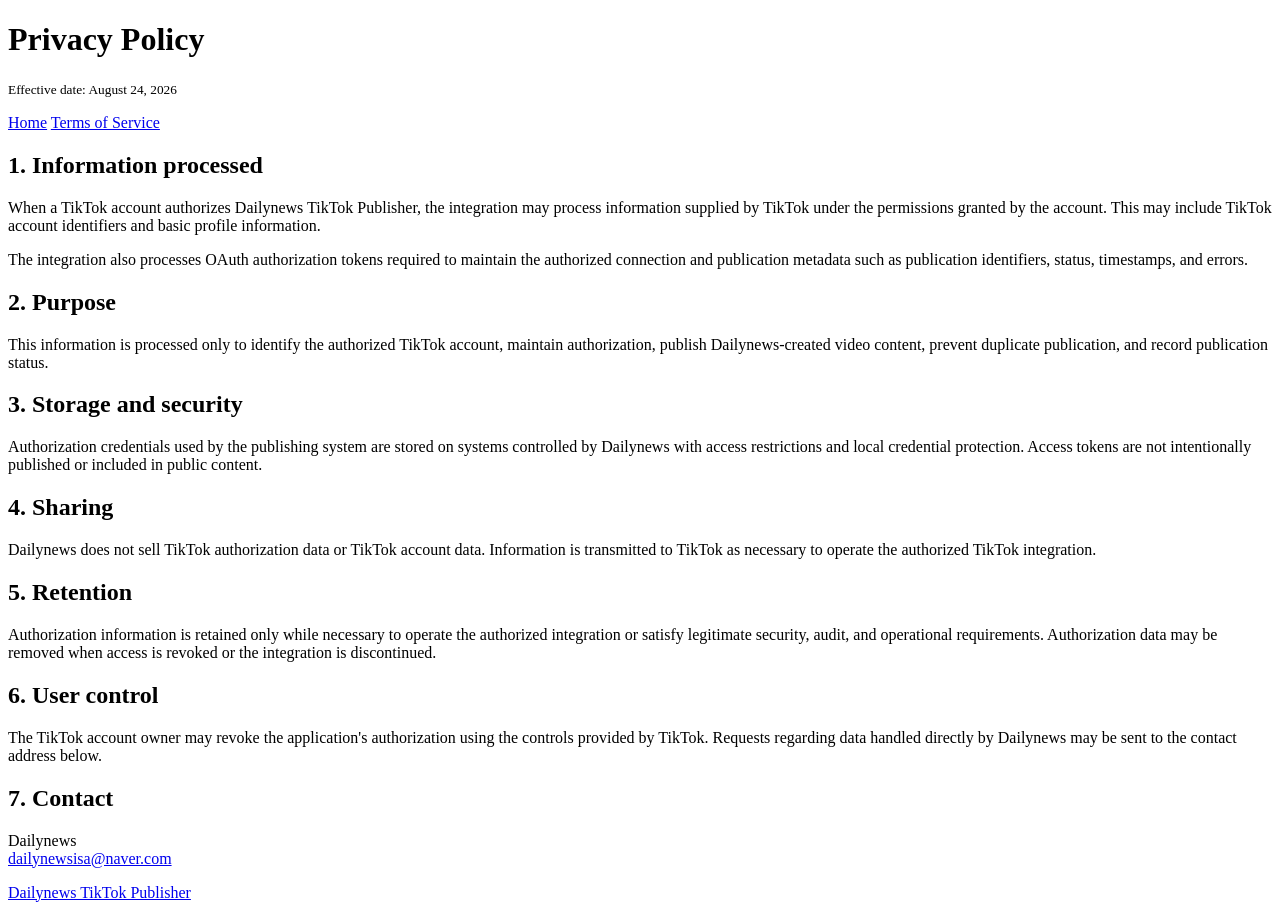
==== privacy.html @ 38ca9221 "Add TikTok Publisher privacy policy" ====
<!doctype html>
<html lang="en">
<head>
  <meta charset="utf-8">
  <meta name="viewport" content="width=device-width,initial-scale=1">
  <title>Privacy Policy - Dailynews TikTok Publisher</title>
  <link rel="stylesheet" href="style.css">
</head>
<body>
<main>

<h1>Privacy Policy</h1>

<p><small>Effective date: August 24, 2026</small></p>

<nav>
  <a href="index.html">Home</a>
  <a href="terms.html">Terms of Service</a>
</nav>

<h2>1. Information processed</h2>

<p>
When a TikTok account authorizes Dailynews TikTok Publisher,
the integration may process information supplied by TikTok under
the permissions granted by the account. This may include TikTok
account identifiers and basic profile information.
</p>

<p>
The integration also processes OAuth authorization tokens required
to maintain the authorized connection and publication metadata
such as publication identifiers, status, timestamps, and errors.
</p>

<h2>2. Purpose</h2>

<p>
This information is processed only to identify the authorized
TikTok account, maintain authorization, publish Dailynews-created
video content, prevent duplicate publication, and record publication
status.
</p>

<h2>3. Storage and security</h2>

<p>
Authorization credentials used by the publishing system are stored
on systems controlled by Dailynews with access restrictions and
local credential protection. Access tokens are not intentionally
published or included in public content.
</p>

<h2>4. Sharing</h2>

<p>
Dailynews does not sell TikTok authorization data or TikTok account
data. Information is transmitted to TikTok as necessary to operate
the authorized TikTok integration.
</p>

<h2>5. Retention</h2>

<p>
Authorization information is retained only while necessary to
operate the authorized integration or satisfy legitimate security,
audit, and operational requirements. Authorization data may be
removed when access is revoked or the integration is discontinued.
</p>

<h2>6. User control</h2>

<p>
The TikTok account owner may revoke the application's authorization
using the controls provided by TikTok. Requests regarding data
handled directly by Dailynews may be sent to the contact address
below.
</p>

<h2>7. Contact</h2>

<p>
Dailynews<br>
<a href="mailto:dailynewsisa@naver.com">
dailynewsisa@naver.com
</a>
</p>

<footer>
<a href="index.html">Dailynews TikTok Publisher</a>
</footer>

</main>
</body>
</html>
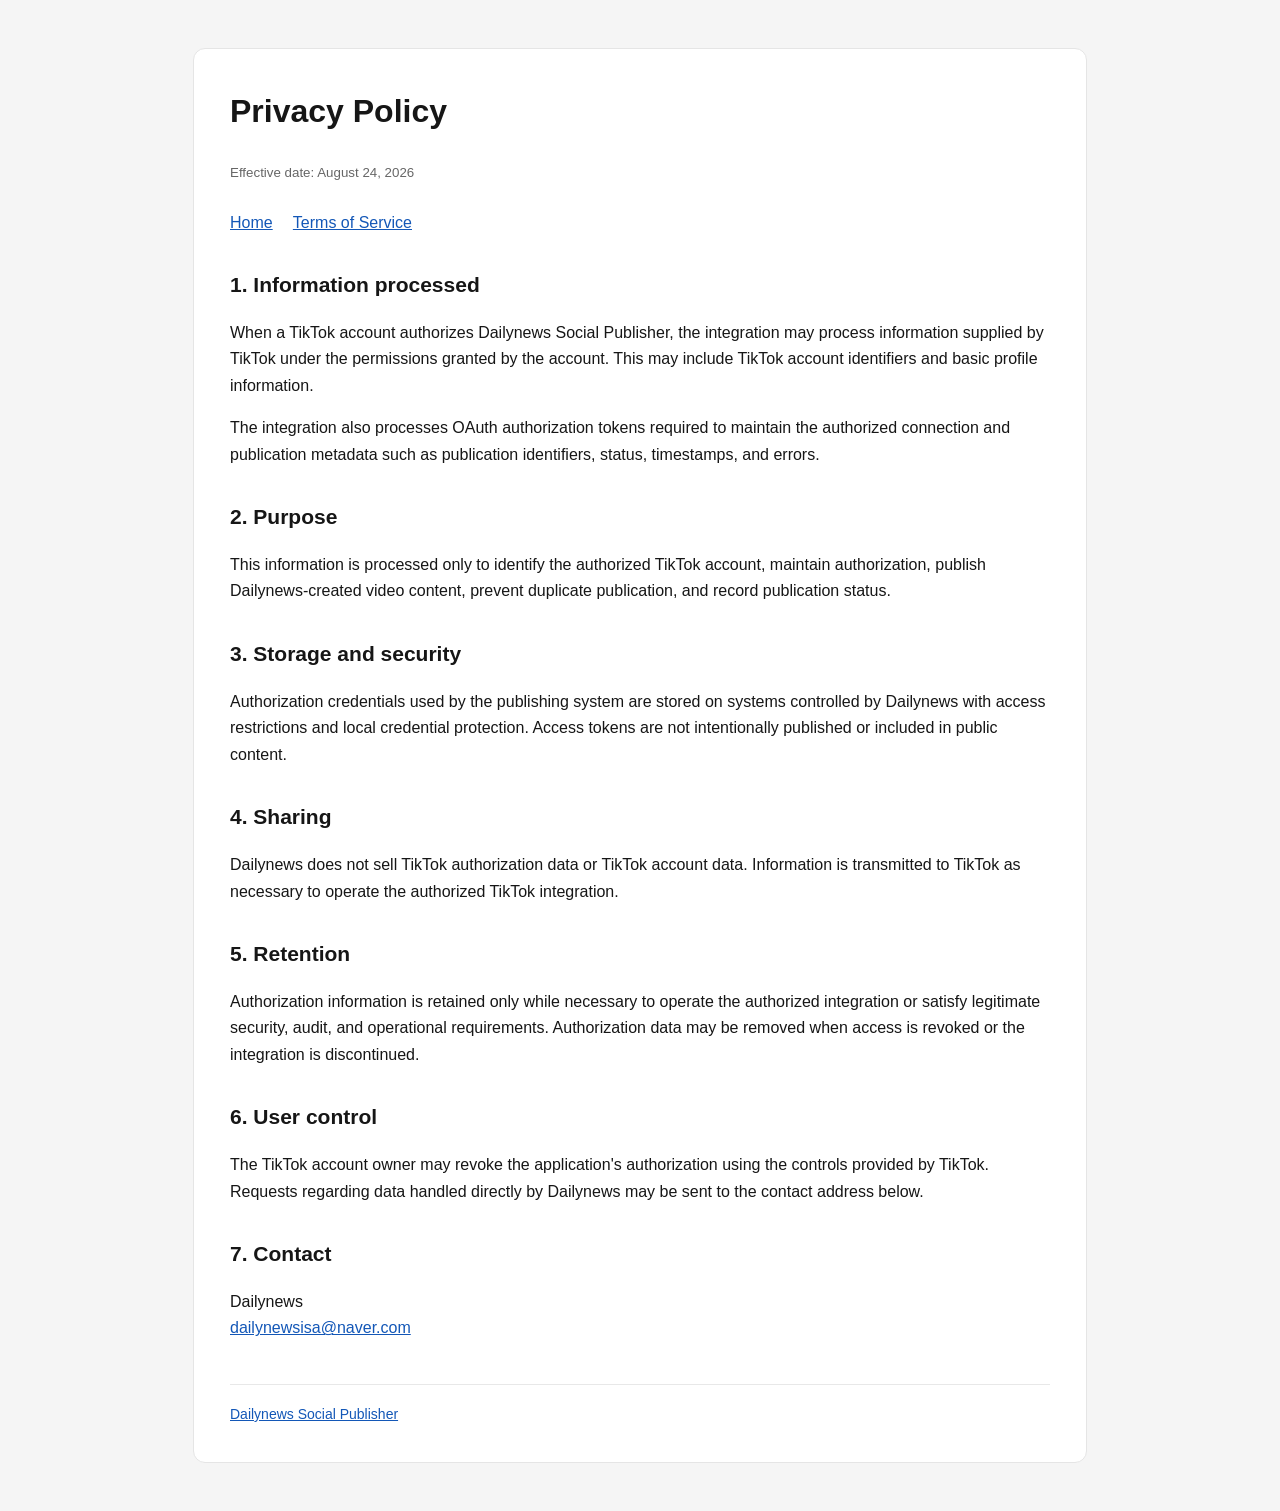
==== commit b1f3be0f: "Align Privacy page with Dailynews Social Publisher" ====
--- a/privacy.html
+++ b/privacy.html
@@ -3,7 +3,7 @@
 <head>
   <meta charset="utf-8">
   <meta name="viewport" content="width=device-width,initial-scale=1">
-  <title>Privacy Policy - Dailynews TikTok Publisher</title>
+  <title>Privacy Policy - Dailynews Social Publisher</title>
   <link rel="stylesheet" href="style.css">
 </head>
 <body>
@@ -21,7 +21,7 @@
 <h2>1. Information processed</h2>
 
 <p>
-When a TikTok account authorizes Dailynews TikTok Publisher,
+When a TikTok account authorizes Dailynews Social Publisher,
 the integration may process information supplied by TikTok under
 the permissions granted by the account. This may include TikTok
 account identifiers and basic profile information.
@@ -87,7 +87,7 @@
 </p>
 
 <footer>
-<a href="index.html">Dailynews TikTok Publisher</a>
+<a href="index.html">Dailynews Social Publisher</a>
 </footer>
 
 </main>
--- a/style.css
+++ b/style.css
@@ -0,0 +1,56 @@
+:root {
+  font-family: Arial, Helvetica, sans-serif;
+  color: #161616;
+  background: #f5f5f5;
+}
+
+body {
+  margin: 0;
+  line-height: 1.65;
+}
+
+main {
+  max-width: 820px;
+  margin: 48px auto;
+  padding: 36px;
+  background: #ffffff;
+  border: 1px solid #e5e5e5;
+  border-radius: 12px;
+}
+
+h1 {
+  margin-top: 0;
+  font-size: 32px;
+}
+
+h2 {
+  margin-top: 32px;
+  font-size: 21px;
+}
+
+nav {
+  margin: 24px 0;
+}
+
+nav a,
+a {
+  margin-right: 16px;
+  color: #1357b7;
+}
+
+small {
+  color: #666666;
+}
+
+footer {
+  margin-top: 42px;
+  padding-top: 18px;
+  border-top: 1px solid #e8e8e8;
+  font-size: 14px;
+  color: #555555;
+}
+
+code {
+  background: #f2f2f2;
+  padding: 2px 5px;
+}
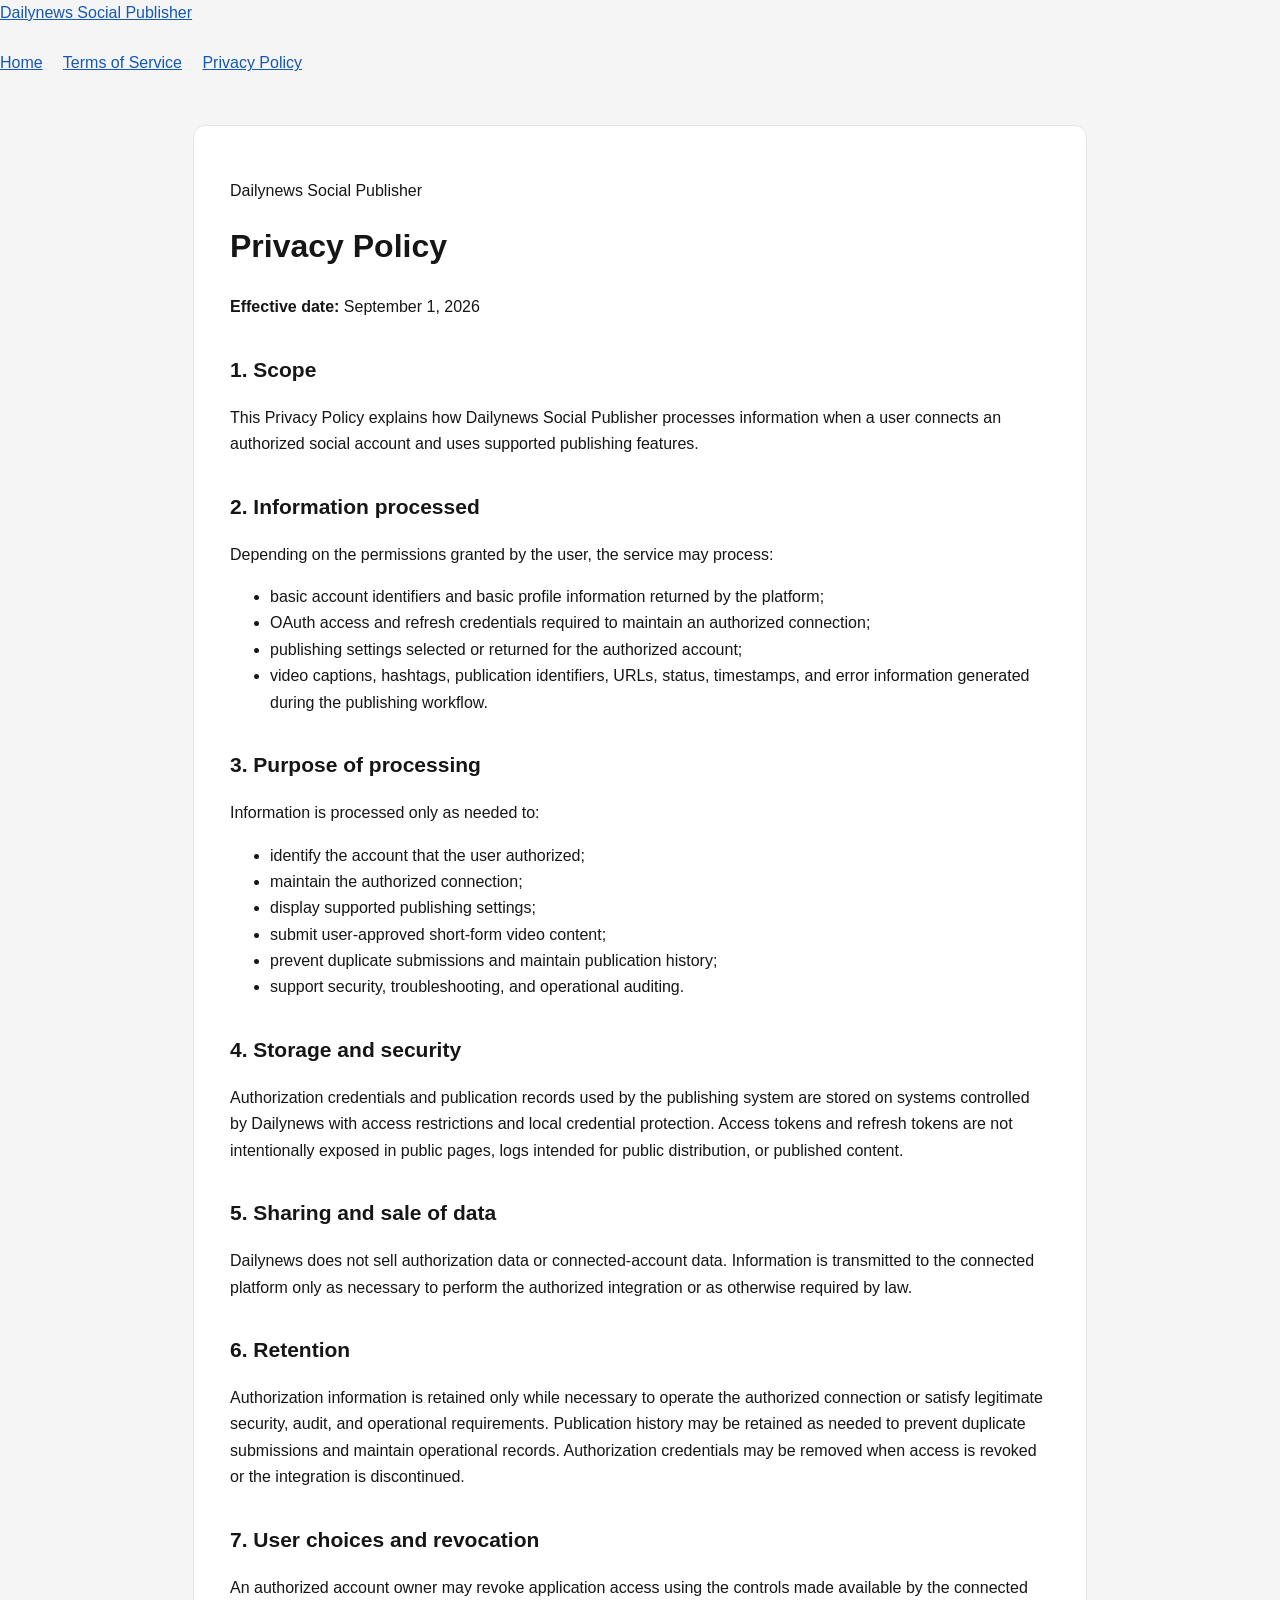
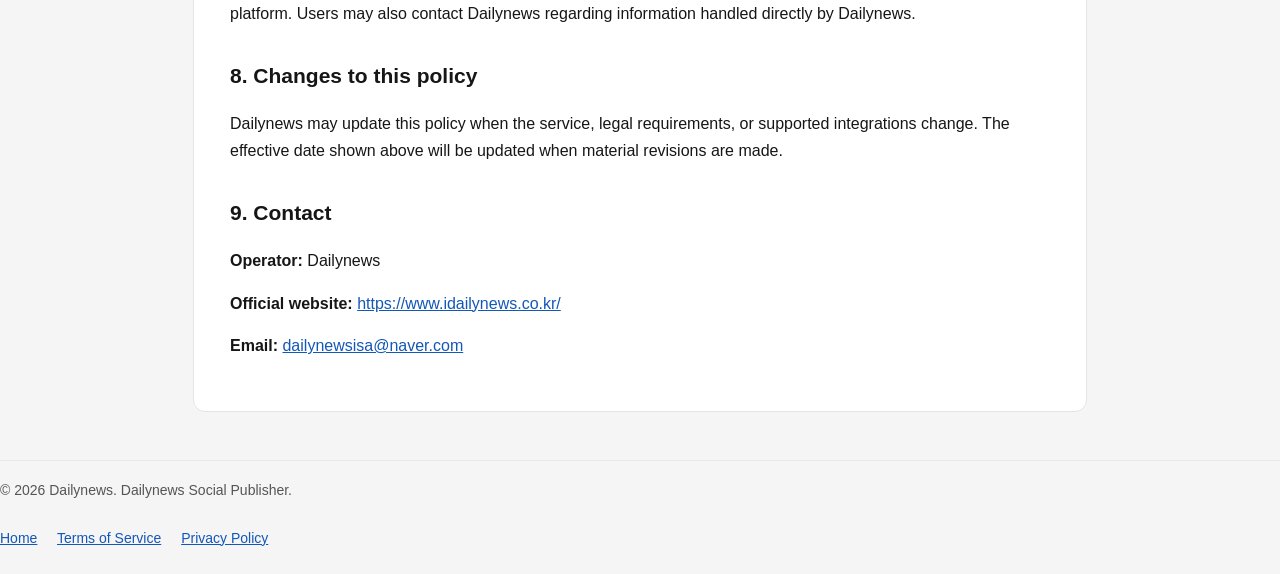
==== commit 8a02b0bd: "Strengthen privacy policy for app resubmission" ====
--- a/privacy.html
+++ b/privacy.html
@@ -4,92 +4,97 @@
   <meta charset="utf-8">
   <meta name="viewport" content="width=device-width,initial-scale=1">
   <title>Privacy Policy - Dailynews Social Publisher</title>
+  <meta name="description" content="Privacy Policy for Dailynews Social Publisher.">
   <link rel="stylesheet" href="style.css">
 </head>
 <body>
-<main>
+<header class="site-header">
+  <div class="wrap header-inner">
+    <a class="brand" href="index.html">Dailynews Social Publisher</a>
+    <nav class="top-nav" aria-label="Primary navigation">
+      <a href="index.html">Home</a>
+      <a href="terms.html">Terms of Service</a>
+      <a href="privacy.html" aria-current="page">Privacy Policy</a>
+    </nav>
+  </div>
+</header>
 
-<h1>Privacy Policy</h1>
+<main class="wrap legal-page">
+  <p class="eyebrow">Dailynews Social Publisher</p>
+  <h1>Privacy Policy</h1>
+  <p class="lead"><strong>Effective date:</strong> September 1, 2026</p>
 
-<p><small>Effective date: August 24, 2026</small></p>
+  <section class="section">
+    <h2>1. Scope</h2>
+    <p>This Privacy Policy explains how Dailynews Social Publisher processes information when a user connects an authorized social account and uses supported publishing features.</p>
+  </section>
 
-<nav>
-  <a href="index.html">Home</a>
-  <a href="terms.html">Terms of Service</a>
-</nav>
+  <section class="section">
+    <h2>2. Information processed</h2>
+    <p>Depending on the permissions granted by the user, the service may process:</p>
+    <ul>
+      <li>basic account identifiers and basic profile information returned by the platform;</li>
+      <li>OAuth access and refresh credentials required to maintain an authorized connection;</li>
+      <li>publishing settings selected or returned for the authorized account;</li>
+      <li>video captions, hashtags, publication identifiers, URLs, status, timestamps, and error information generated during the publishing workflow.</li>
+    </ul>
+  </section>
 
-<h2>1. Information processed</h2>
+  <section class="section">
+    <h2>3. Purpose of processing</h2>
+    <p>Information is processed only as needed to:</p>
+    <ul>
+      <li>identify the account that the user authorized;</li>
+      <li>maintain the authorized connection;</li>
+      <li>display supported publishing settings;</li>
+      <li>submit user-approved short-form video content;</li>
+      <li>prevent duplicate submissions and maintain publication history;</li>
+      <li>support security, troubleshooting, and operational auditing.</li>
+    </ul>
+  </section>
 
-<p>
-When a TikTok account authorizes Dailynews Social Publisher,
-the integration may process information supplied by TikTok under
-the permissions granted by the account. This may include TikTok
-account identifiers and basic profile information.
-</p>
+  <section class="section">
+    <h2>4. Storage and security</h2>
+    <p>Authorization credentials and publication records used by the publishing system are stored on systems controlled by Dailynews with access restrictions and local credential protection. Access tokens and refresh tokens are not intentionally exposed in public pages, logs intended for public distribution, or published content.</p>
+  </section>
 
-<p>
-The integration also processes OAuth authorization tokens required
-to maintain the authorized connection and publication metadata
-such as publication identifiers, status, timestamps, and errors.
-</p>
+  <section class="section">
+    <h2>5. Sharing and sale of data</h2>
+    <p>Dailynews does not sell authorization data or connected-account data. Information is transmitted to the connected platform only as necessary to perform the authorized integration or as otherwise required by law.</p>
+  </section>
 
-<h2>2. Purpose</h2>
+  <section class="section">
+    <h2>6. Retention</h2>
+    <p>Authorization information is retained only while necessary to operate the authorized connection or satisfy legitimate security, audit, and operational requirements. Publication history may be retained as needed to prevent duplicate submissions and maintain operational records. Authorization credentials may be removed when access is revoked or the integration is discontinued.</p>
+  </section>
 
-<p>
-This information is processed only to identify the authorized
-TikTok account, maintain authorization, publish Dailynews-created
-video content, prevent duplicate publication, and record publication
-status.
-</p>
+  <section class="section">
+    <h2>7. User choices and revocation</h2>
+    <p>An authorized account owner may revoke application access using the controls made available by the connected platform. Users may also contact Dailynews regarding information handled directly by Dailynews.</p>
+  </section>
 
-<h2>3. Storage and security</h2>
+  <section class="section">
+    <h2>8. Changes to this policy</h2>
+    <p>Dailynews may update this policy when the service, legal requirements, or supported integrations change. The effective date shown above will be updated when material revisions are made.</p>
+  </section>
 
-<p>
-Authorization credentials used by the publishing system are stored
-on systems controlled by Dailynews with access restrictions and
-local credential protection. Access tokens are not intentionally
-published or included in public content.
-</p>
+  <section class="section contact">
+    <h2>9. Contact</h2>
+    <p><strong>Operator:</strong> Dailynews</p>
+    <p><strong>Official website:</strong> <a href="https://www.idailynews.co.kr/">https://www.idailynews.co.kr/</a></p>
+    <p><strong>Email:</strong> <a href="mailto:dailynewsisa@naver.com">dailynewsisa@naver.com</a></p>
+  </section>
+</main>
 
-<h2>4. Sharing</h2>
-
-<p>
-Dailynews does not sell TikTok authorization data or TikTok account
-data. Information is transmitted to TikTok as necessary to operate
-the authorized TikTok integration.
-</p>
-
-<h2>5. Retention</h2>
-
-<p>
-Authorization information is retained only while necessary to
-operate the authorized integration or satisfy legitimate security,
-audit, and operational requirements. Authorization data may be
-removed when access is revoked or the integration is discontinued.
-</p>
-
-<h2>6. User control</h2>
-
-<p>
-The TikTok account owner may revoke the application's authorization
-using the controls provided by TikTok. Requests regarding data
-handled directly by Dailynews may be sent to the contact address
-below.
-</p>
-
-<h2>7. Contact</h2>
-
-<p>
-Dailynews<br>
-<a href="mailto:dailynewsisa@naver.com">
-dailynewsisa@naver.com
-</a>
-</p>
-
-<footer>
-<a href="index.html">Dailynews Social Publisher</a>
+<footer class="site-footer">
+  <div class="wrap footer-inner">
+    <span>© 2026 Dailynews. Dailynews Social Publisher.</span>
+    <nav aria-label="Legal links">
+      <a href="index.html">Home</a>
+      <a href="terms.html">Terms of Service</a>
+      <a href="privacy.html">Privacy Policy</a>
+    </nav>
+  </div>
 </footer>
-
-</main>
 </body>
 </html>
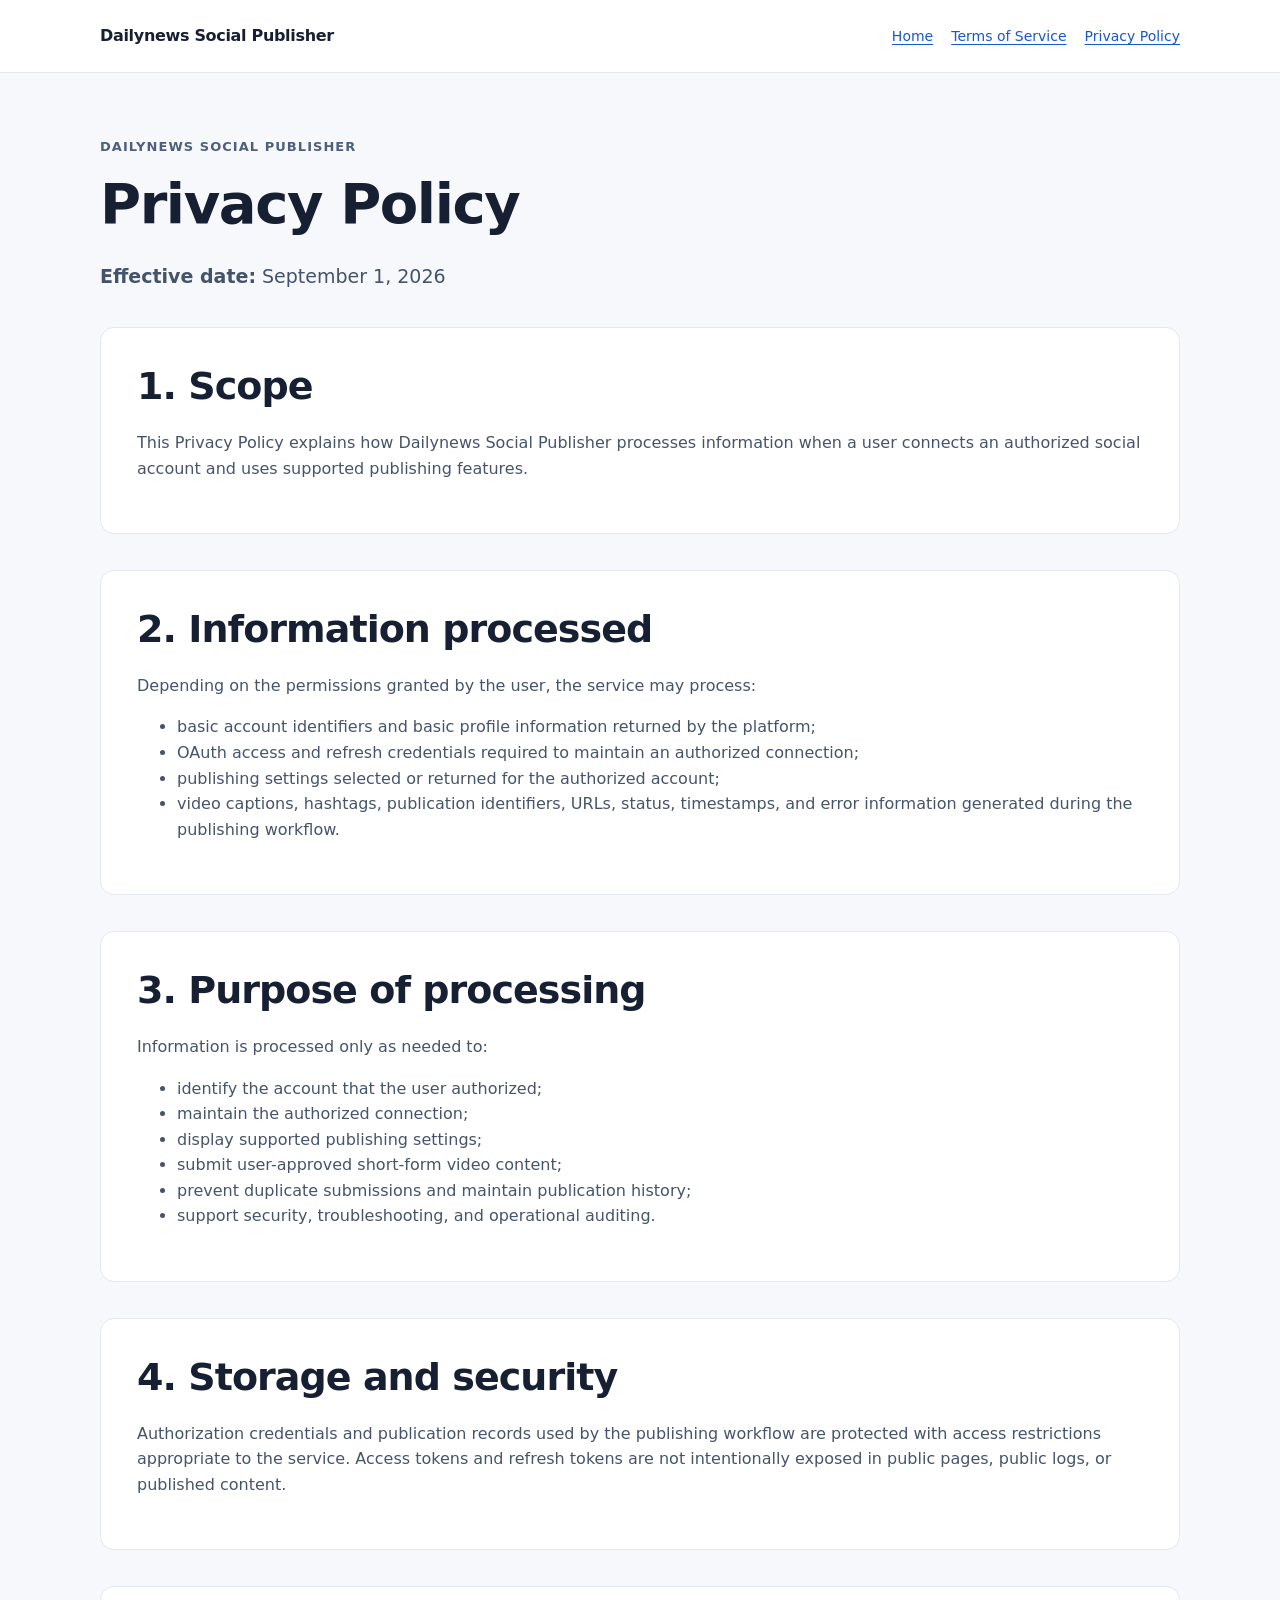
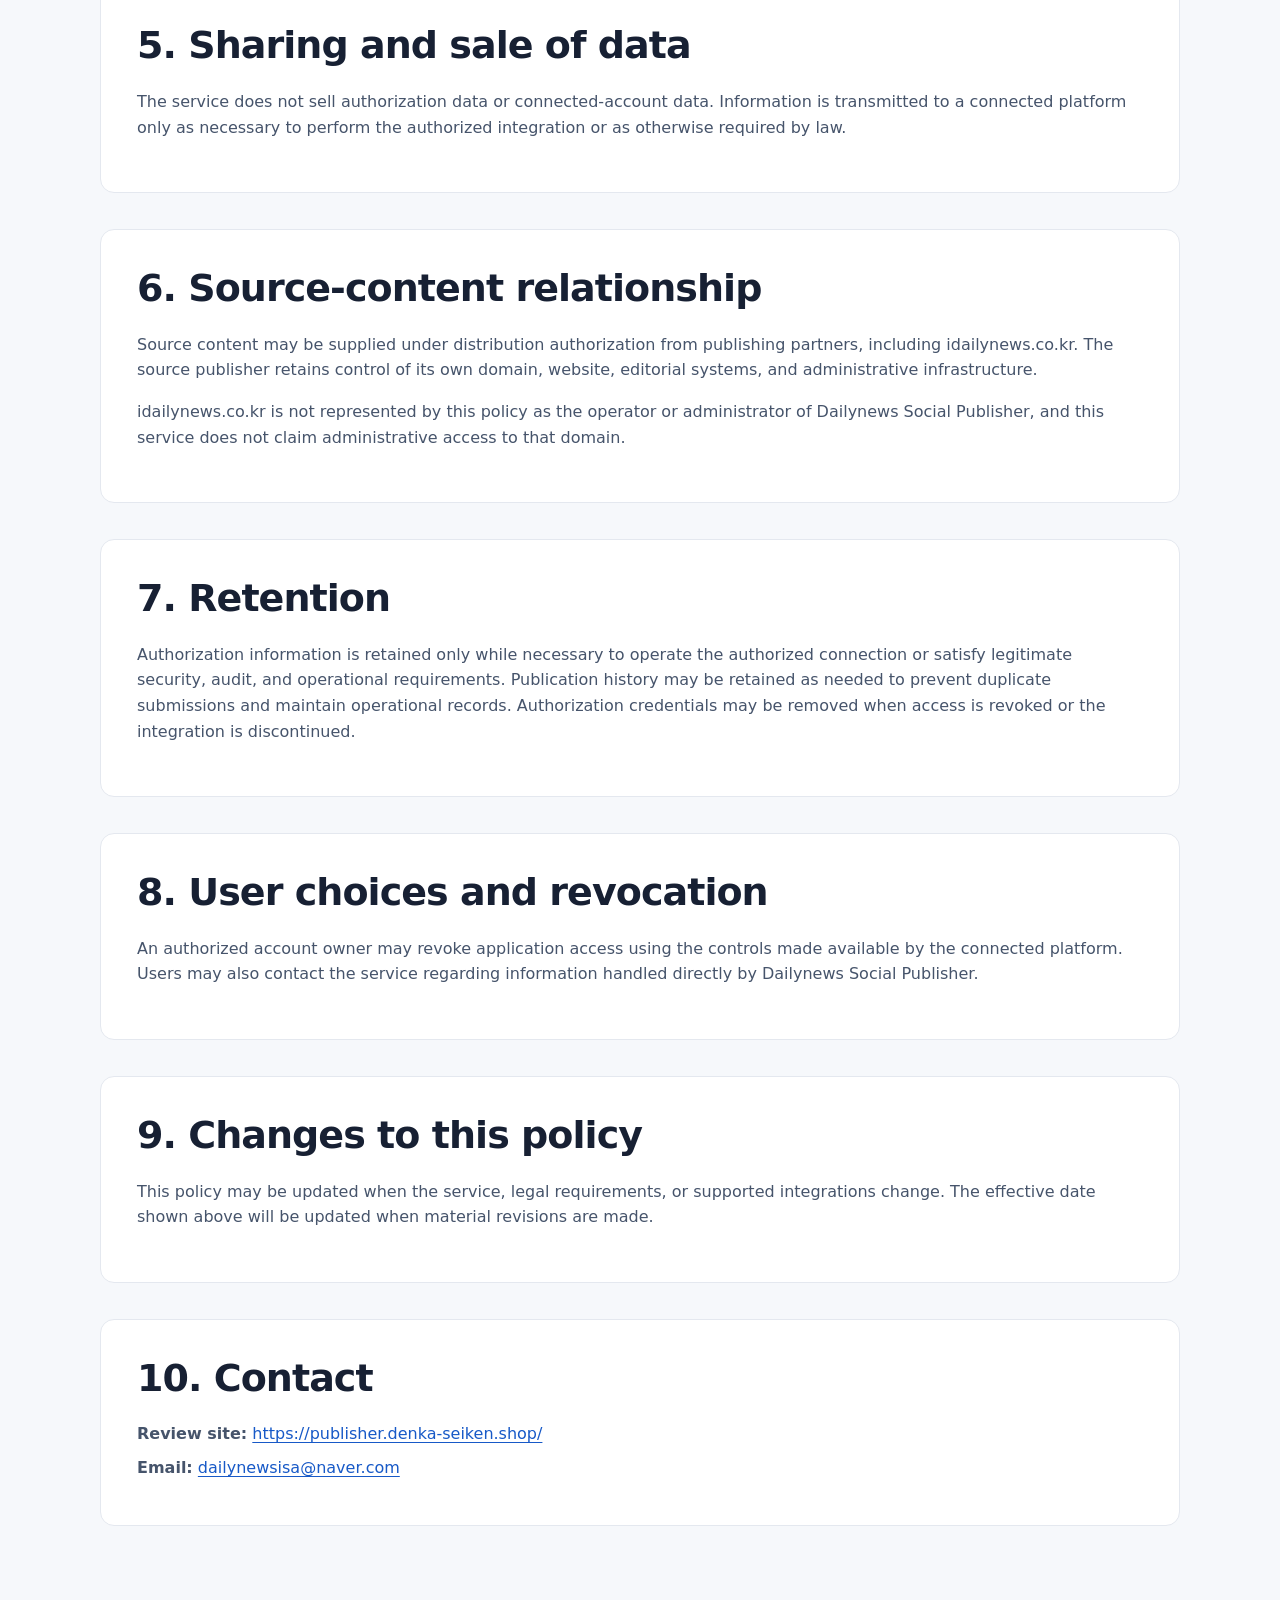
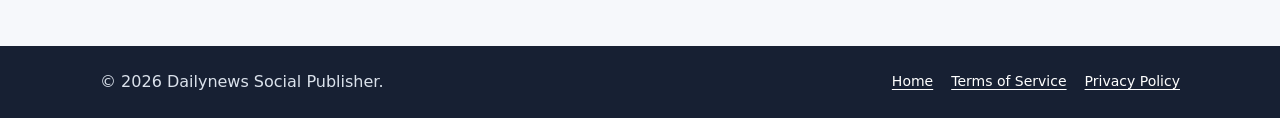
==== commit 7e9fb91c: "Correct privacy rights model and review URL" ====
--- a/privacy.html
+++ b/privacy.html
@@ -55,40 +55,45 @@
 
   <section class="section">
     <h2>4. Storage and security</h2>
-    <p>Authorization credentials and publication records used by the publishing system are stored on systems controlled by Dailynews with access restrictions and local credential protection. Access tokens and refresh tokens are not intentionally exposed in public pages, logs intended for public distribution, or published content.</p>
+    <p>Authorization credentials and publication records used by the publishing workflow are protected with access restrictions appropriate to the service. Access tokens and refresh tokens are not intentionally exposed in public pages, public logs, or published content.</p>
   </section>
 
   <section class="section">
     <h2>5. Sharing and sale of data</h2>
-    <p>Dailynews does not sell authorization data or connected-account data. Information is transmitted to the connected platform only as necessary to perform the authorized integration or as otherwise required by law.</p>
+    <p>The service does not sell authorization data or connected-account data. Information is transmitted to a connected platform only as necessary to perform the authorized integration or as otherwise required by law.</p>
   </section>
 
   <section class="section">
-    <h2>6. Retention</h2>
+    <h2>6. Source-content relationship</h2>
+    <p>Source content may be supplied under distribution authorization from publishing partners, including idailynews.co.kr. The source publisher retains control of its own domain, website, editorial systems, and administrative infrastructure.</p>
+    <p>idailynews.co.kr is not represented by this policy as the operator or administrator of Dailynews Social Publisher, and this service does not claim administrative access to that domain.</p>
+  </section>
+
+  <section class="section">
+    <h2>7. Retention</h2>
     <p>Authorization information is retained only while necessary to operate the authorized connection or satisfy legitimate security, audit, and operational requirements. Publication history may be retained as needed to prevent duplicate submissions and maintain operational records. Authorization credentials may be removed when access is revoked or the integration is discontinued.</p>
   </section>
 
   <section class="section">
-    <h2>7. User choices and revocation</h2>
-    <p>An authorized account owner may revoke application access using the controls made available by the connected platform. Users may also contact Dailynews regarding information handled directly by Dailynews.</p>
+    <h2>8. User choices and revocation</h2>
+    <p>An authorized account owner may revoke application access using the controls made available by the connected platform. Users may also contact the service regarding information handled directly by Dailynews Social Publisher.</p>
   </section>
 
   <section class="section">
-    <h2>8. Changes to this policy</h2>
-    <p>Dailynews may update this policy when the service, legal requirements, or supported integrations change. The effective date shown above will be updated when material revisions are made.</p>
+    <h2>9. Changes to this policy</h2>
+    <p>This policy may be updated when the service, legal requirements, or supported integrations change. The effective date shown above will be updated when material revisions are made.</p>
   </section>
 
   <section class="section contact">
-    <h2>9. Contact</h2>
-    <p><strong>Operator:</strong> Dailynews</p>
-    <p><strong>Official website:</strong> <a href="https://www.idailynews.co.kr/">https://www.idailynews.co.kr/</a></p>
+    <h2>10. Contact</h2>
+    <p><strong>Review site:</strong> <a href="https://publisher.denka-seiken.shop/">https://publisher.denka-seiken.shop/</a></p>
     <p><strong>Email:</strong> <a href="mailto:dailynewsisa@naver.com">dailynewsisa@naver.com</a></p>
   </section>
 </main>
 
 <footer class="site-footer">
   <div class="wrap footer-inner">
-    <span>© 2026 Dailynews. Dailynews Social Publisher.</span>
+    <span>© 2026 Dailynews Social Publisher.</span>
     <nav aria-label="Legal links">
       <a href="index.html">Home</a>
       <a href="terms.html">Terms of Service</a>
--- a/style.css
+++ b/style.css
@@ -1,56 +1,219 @@
 :root {
-  font-family: Arial, Helvetica, sans-serif;
-  color: #161616;
-  background: #f5f5f5;
-}
+  font-family: Inter, ui-sans-serif, system-ui, -apple-system, BlinkMacSystemFont, "Segoe UI", sans-serif;
+  color: #172033;
+  background: #f6f8fb;
+  line-height: 1.6;
+}
+
+* { box-sizing: border-box; }
+
+html { scroll-behavior: smooth; }
 
 body {
   margin: 0;
-  line-height: 1.65;
-}
-
-main {
+  background: #f6f8fb;
+  color: #172033;
+}
+
+a {
+  color: #1759c7;
+  text-decoration-thickness: 1px;
+  text-underline-offset: 3px;
+}
+
+a:hover { text-decoration-thickness: 2px; }
+
+.wrap {
+  width: min(1080px, calc(100% - 40px));
+  margin: 0 auto;
+}
+
+.site-header {
+  background: #ffffff;
+  border-bottom: 1px solid #e5e9f0;
+  position: sticky;
+  top: 0;
+  z-index: 10;
+}
+
+.header-inner,
+.footer-inner {
+  min-height: 72px;
+  display: flex;
+  align-items: center;
+  justify-content: space-between;
+  gap: 24px;
+}
+
+.brand {
+  font-weight: 800;
+  color: #172033;
+  text-decoration: none;
+  letter-spacing: -0.02em;
+}
+
+.top-nav,
+.site-footer nav {
+  display: flex;
+  flex-wrap: wrap;
+  gap: 18px;
+}
+
+.top-nav a,
+.site-footer a {
+  margin: 0;
+  font-size: 14px;
+}
+
+.hero {
+  padding: 88px 0 64px;
+}
+
+.eyebrow {
+  margin: 0 0 12px;
+  font-size: 13px;
+  font-weight: 800;
+  letter-spacing: 0.08em;
+  text-transform: uppercase;
+  color: #4d5f7a;
+}
+
+h1,
+h2,
+h3 {
+  line-height: 1.2;
+  letter-spacing: -0.025em;
+}
+
+h1 {
+  max-width: 900px;
+  margin: 0;
+  font-size: clamp(38px, 6vw, 66px);
+}
+
+h2 {
+  margin: 0 0 20px;
+  font-size: clamp(28px, 4vw, 38px);
+}
+
+h3 {
+  margin: 0 0 10px;
+  font-size: 19px;
+}
+
+.lead {
   max-width: 820px;
-  margin: 48px auto;
+  margin: 24px 0 0;
+  font-size: 19px;
+  color: #45536a;
+}
+
+.hero-actions {
+  display: flex;
+  flex-wrap: wrap;
+  gap: 12px;
+  margin-top: 30px;
+}
+
+.button {
+  display: inline-block;
+  padding: 12px 18px;
+  border-radius: 8px;
+  background: #172033;
+  color: #ffffff;
+  text-decoration: none;
+  font-weight: 700;
+}
+
+.button.secondary {
+  background: #ffffff;
+  color: #172033;
+  border: 1px solid #cfd6e2;
+}
+
+.section {
+  margin: 0 0 36px;
   padding: 36px;
   background: #ffffff;
-  border: 1px solid #e5e5e5;
-  border-radius: 12px;
-}
-
-h1 {
-  margin-top: 0;
-  font-size: 32px;
-}
-
-h2 {
-  margin-top: 32px;
-  font-size: 21px;
-}
-
-nav {
-  margin: 24px 0;
-}
-
-nav a,
-a {
-  margin-right: 16px;
-  color: #1357b7;
-}
-
-small {
-  color: #666666;
-}
-
-footer {
-  margin-top: 42px;
-  padding-top: 18px;
-  border-top: 1px solid #e8e8e8;
-  font-size: 14px;
-  color: #555555;
-}
+  border: 1px solid #e4e8ef;
+  border-radius: 14px;
+}
+
+.grid {
+  display: grid;
+  grid-template-columns: repeat(2, minmax(0, 1fr));
+  gap: 18px;
+}
+
+.card,
+.info-box {
+  padding: 22px;
+  background: #f8fafc;
+  border: 1px solid #e4e9f1;
+  border-radius: 10px;
+}
+
+.card p,
+.section p,
+.section li {
+  color: #46546b;
+}
+
+.steps {
+  padding-left: 22px;
+}
+
+.steps li { margin-bottom: 14px; }
+
+.split {
+  display: grid;
+  grid-template-columns: 1.5fr 1fr;
+  gap: 28px;
+  align-items: start;
+}
+
+.contact p { margin: 8px 0; }
+
+.legal-page {
+  padding: 64px 0 20px;
+}
+
+.legal-page > h1 {
+  font-size: clamp(38px, 5vw, 56px);
+}
+
+.legal-page > .lead {
+  margin-bottom: 36px;
+}
+
+.site-footer {
+  margin-top: 64px;
+  background: #172033;
+  color: #dbe2ec;
+}
+
+.site-footer a { color: #ffffff; }
 
 code {
-  background: #f2f2f2;
-  padding: 2px 5px;
-}
+  background: #edf1f6;
+  padding: 2px 6px;
+  border-radius: 5px;
+}
+
+@media (max-width: 760px) {
+  .header-inner,
+  .footer-inner {
+    align-items: flex-start;
+    flex-direction: column;
+    padding: 18px 0;
+  }
+
+  .hero { padding-top: 56px; }
+
+  .grid,
+  .split {
+    grid-template-columns: 1fr;
+  }
+
+  .section { padding: 24px; }
+}
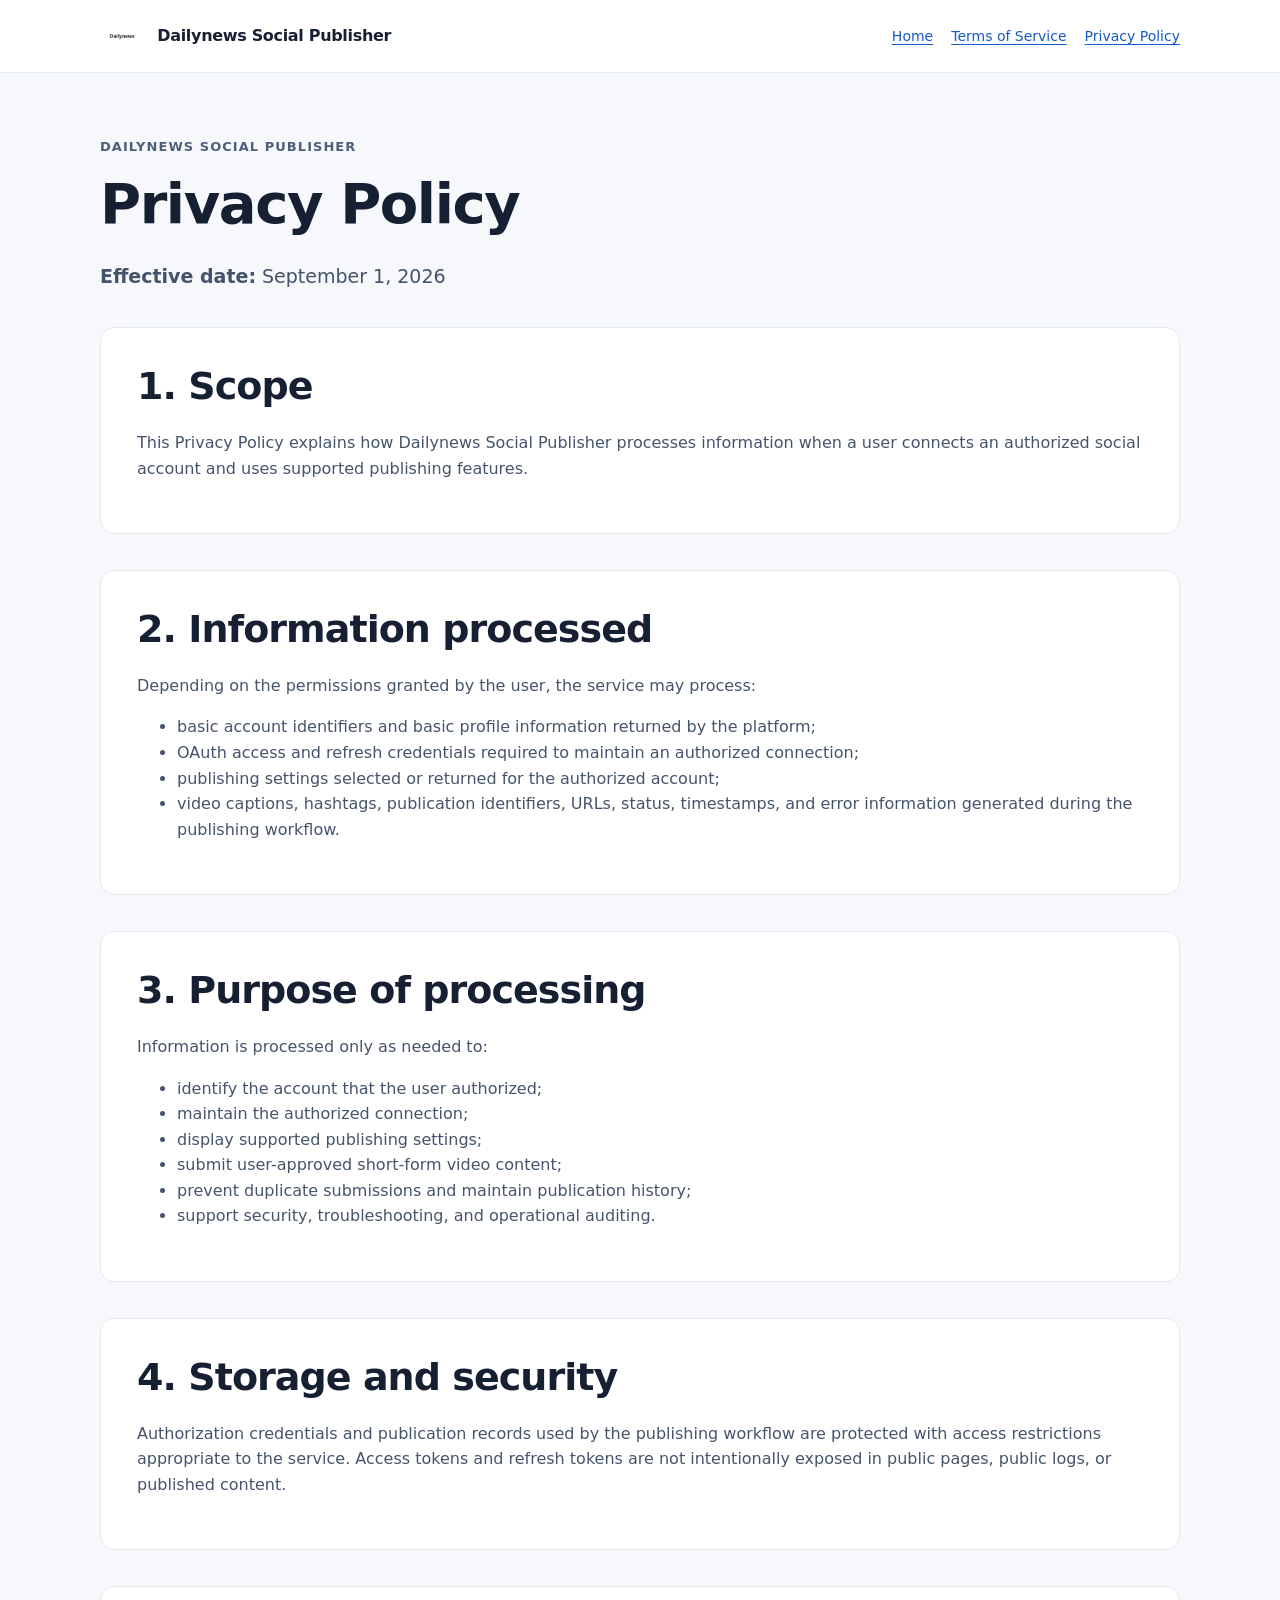
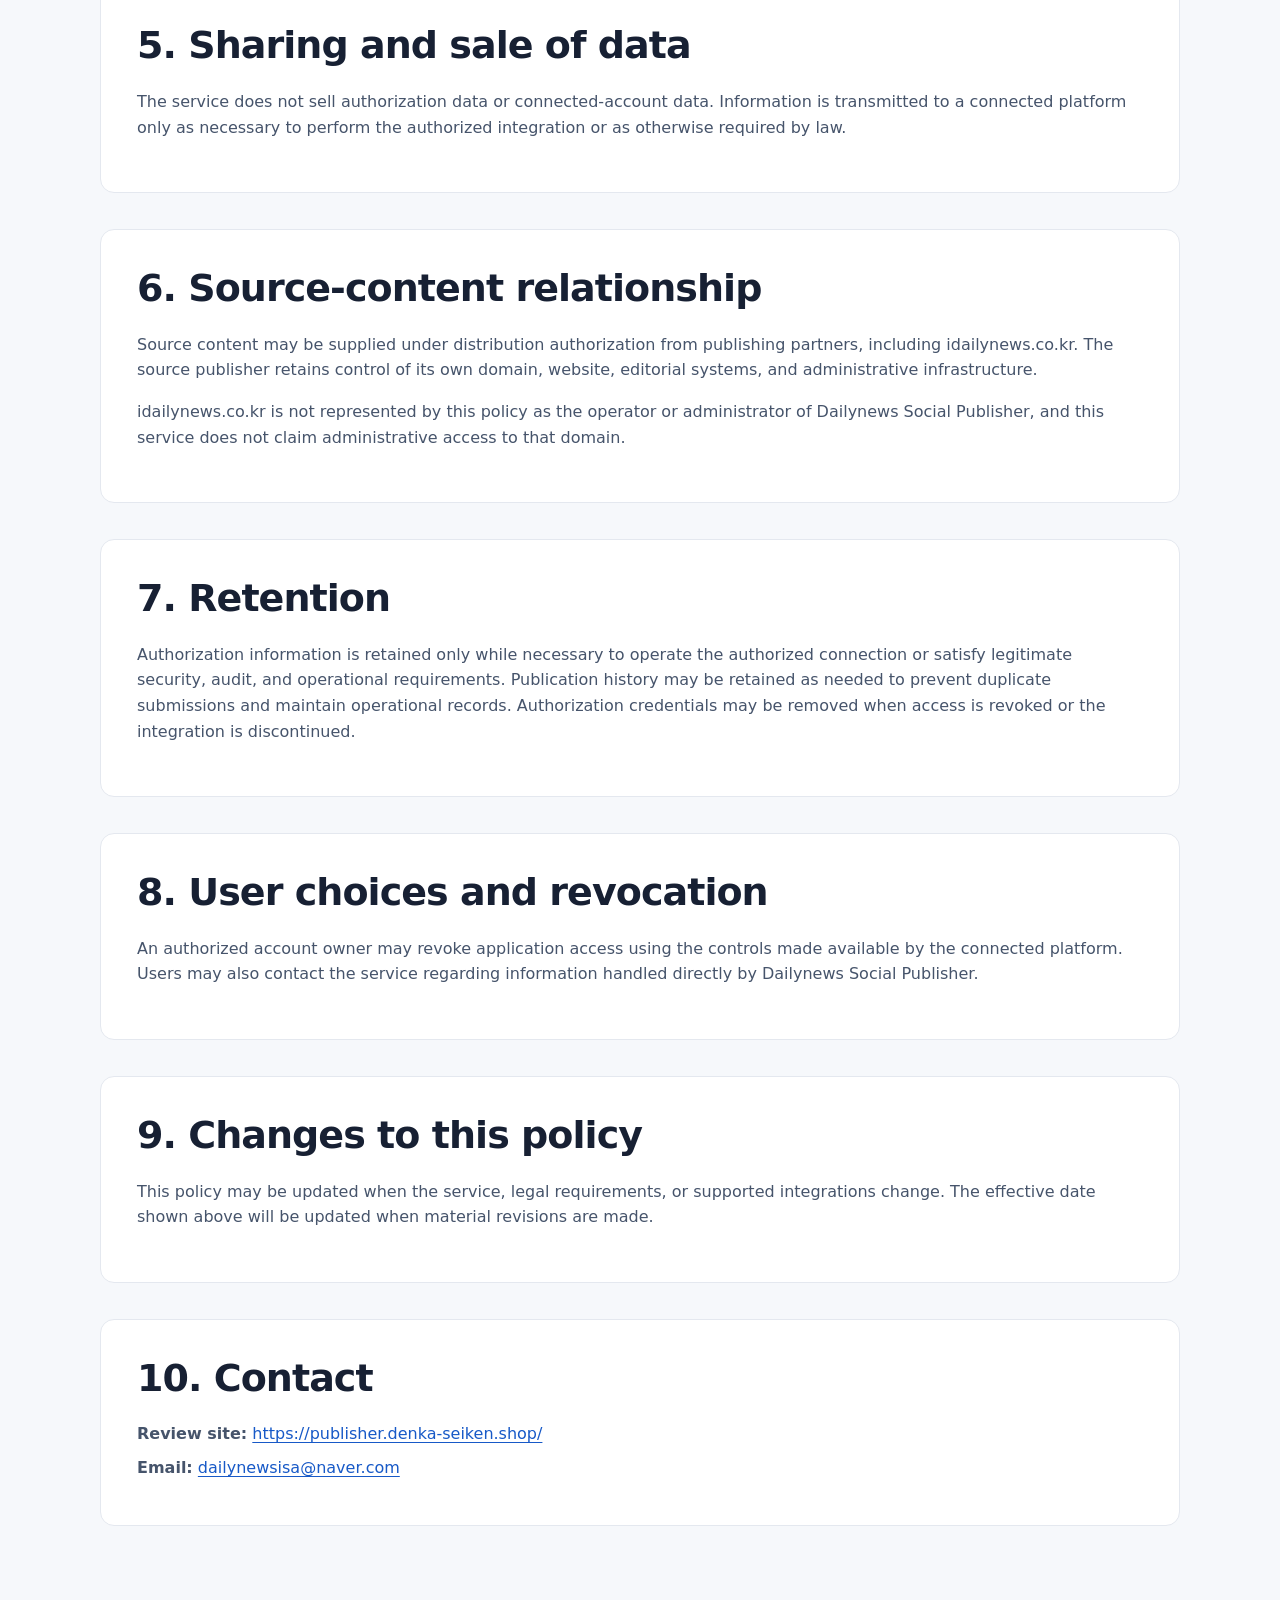
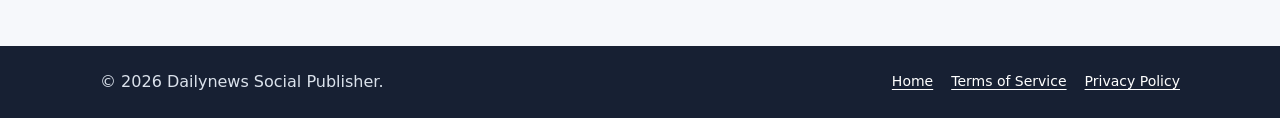
==== commit 0915e44d: "Fix TikTok review branding and app icon" ====
--- a/privacy.html
+++ b/privacy.html
@@ -5,12 +5,13 @@
   <meta name="viewport" content="width=device-width,initial-scale=1">
   <title>Privacy Policy - Dailynews Social Publisher</title>
   <meta name="description" content="Privacy Policy for Dailynews Social Publisher.">
+  <link rel="icon" type="image/png" href="app-icon.png">
   <link rel="stylesheet" href="style.css">
 </head>
 <body>
 <header class="site-header">
   <div class="wrap header-inner">
-    <a class="brand" href="index.html">Dailynews Social Publisher</a>
+    <a class="brand" href="index.html"><img class="brand-icon" src="app-icon.png" alt="Dailynews Social Publisher app icon" width="44" height="44"> Dailynews Social Publisher</a>
     <nav class="top-nav" aria-label="Primary navigation">
       <a href="index.html">Home</a>
       <a href="terms.html">Terms of Service</a>
--- a/style.css
+++ b/style.css
@@ -217,3 +217,12 @@
 
   .section { padding: 24px; }
 }
+
+.brand-icon {
+    width: 44px;
+    height: 44px;
+    object-fit: contain;
+    vertical-align: middle;
+    margin-right: 8px;
+    border-radius: 8px;
+}
